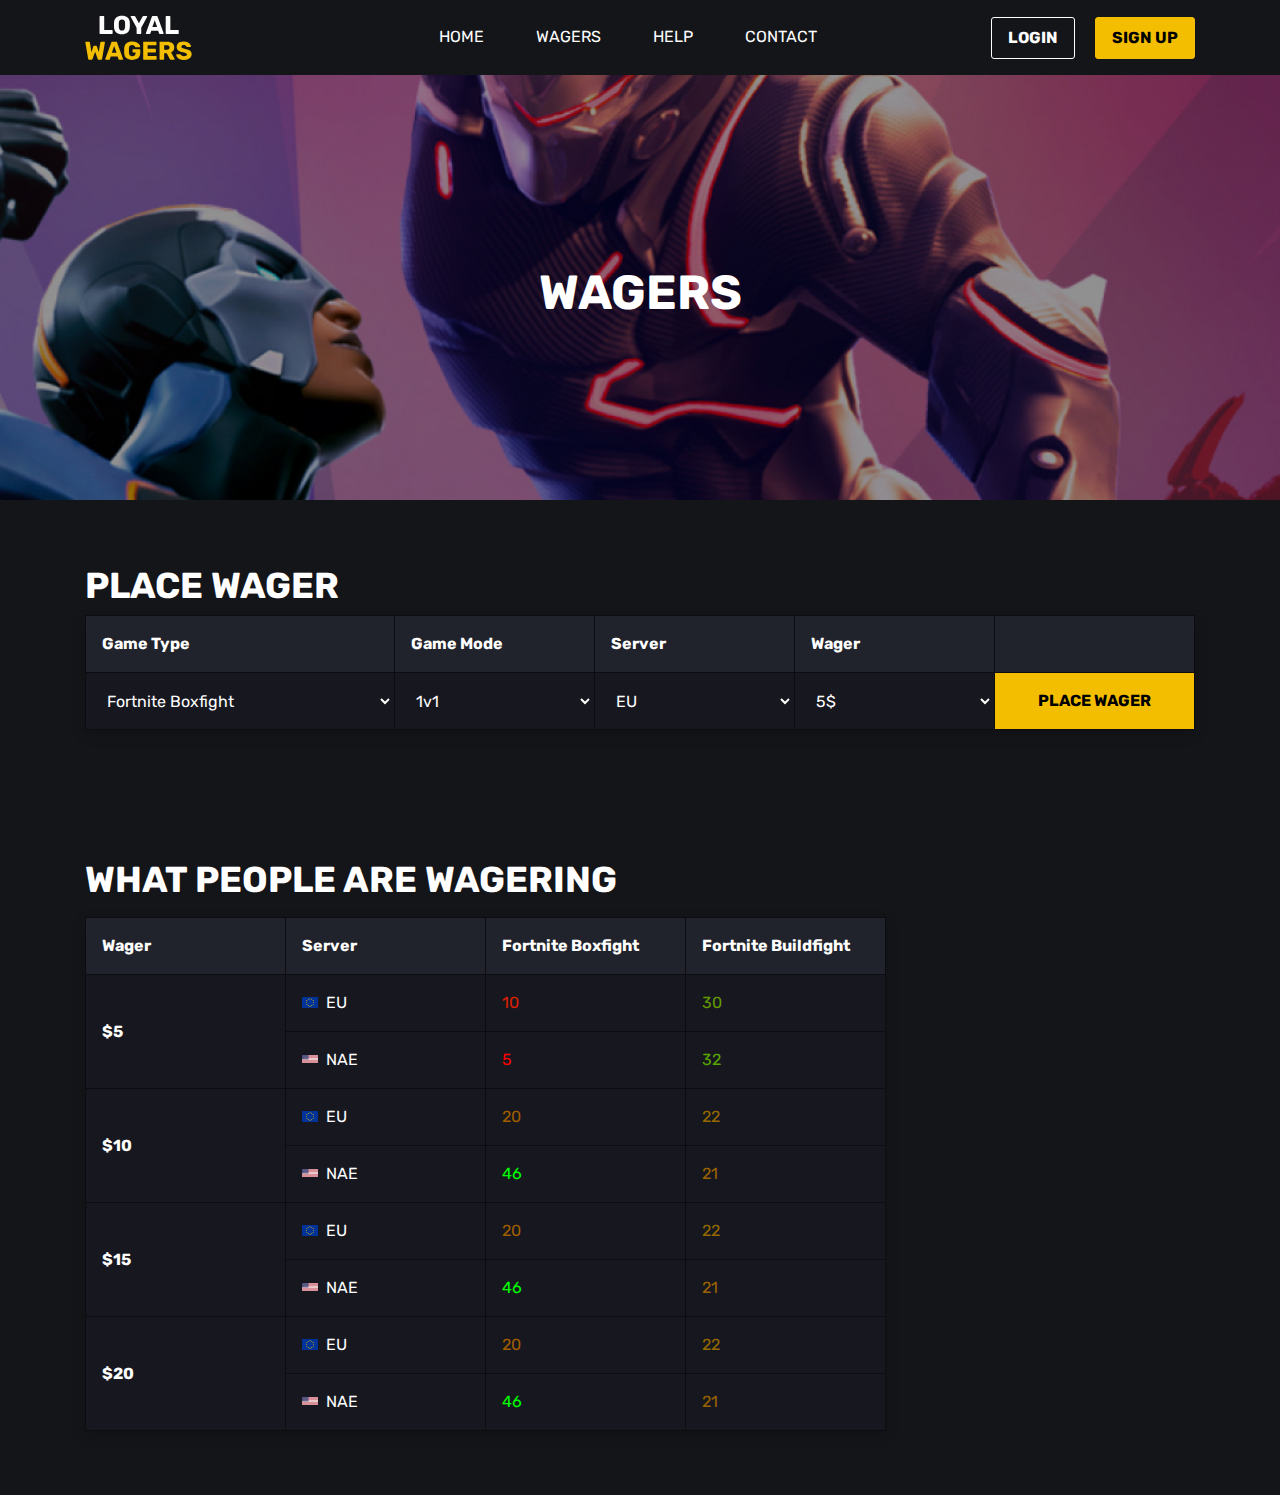
==== wagers.html @ 21e60780 "wager page" ====
<!DOCTYPE html>
<html lang="en">

<head>
    <meta charset="UTF-8">
    <meta name="viewport" content="width=device-width, initial-scale=1.0">
    <meta http-equiv="X-UA-Compatible" content="ie=edge">
    <link href="https://fonts.googleapis.com/css?family=Rubik:400,700&display=swap" rel="stylesheet">
    <link rel="stylesheet" href="https://maxcdn.bootstrapcdn.com/bootstrap/4.0.0/css/bootstrap.min.css"
        integrity="sha384-Gn5384xqQ1aoWXA+058RXPxPg6fy4IWvTNh0E263XmFcJlSAwiGgFAW/dAiS6JXm" crossorigin="anonymous">
    <link rel="stylesheet" href="main.css">
    <title>Loyal Wagers</title>
</head>

<body>

    <nav class="navbar">
        <div class="container">
            <a href="./index.html">
                <div class="navbar__logo">
                    <!-- Loyal <br> Wagers -->
                    <img src="./assets/loyalwagers_logo_yellow.svg" alt="">
                </div>
            </a>

            <ul class="nav-links">
                <li><a href="./index.html">Home</a></li>
                <li><a href="./wagers.html">Wagers</a></li>
                <li><a href="./help.html">Help</a></li>
                <li><a href="./contact.html">Contact</a></li>
            </ul>
            <div class="ml-auto">
                <a href="#" class="mr-3">
                    <button class="button button--outline">Login</button>
                </a>
                <a href="#">
                    <button class="button button--main button--square">Sign Up</button>
                </a>
            </div>

        </div>
    </nav>

    <nav class="navbar-mobile">
        <div class="container">
            <a href="./index.html">
                <div class="navbar__logo">
                    <!-- Loyal <br> Wagers -->
                    <img src="./assets/loyalwagers_logo_yellow.svg" alt="">
                </div>
            </a>

            <div class="text-right">
                <div id="hamburger">
                    <div id="hamburger__line-1"></div>
                    <div id="hamburger__line-2"></div>
                    <div id="hamburger__line-3"></div>
                </div>
            </div>
        </div>


        <ul id="navbar-mobile__links nav-links" class="ml-auto mr-auto">
            <li><a href="./index.html">Home</a></li>
            <li><a href="./wagers.html">Wagers</a></li>
            <li><a href="./help.html">Help</a></li>
            <li><a href="./contact.html">Contact</a></li>
        </ul>
    </nav>

    <main>
        <section id="hero" class="hero--wagers">
            <div class="container">
                <h1 class="mb-4">Wagers</h1>
            </div>
        </section>

        <section id="place-wager">
            <div class="container">
                <h2>Place Wager</h2>
                <table class="wager-table">
                    <tr>
                        <th>Game Type</th>
                        <th>Game Mode</th>
                        <th>Server</th>
                        <th>Wager</th>
                        <th></th>
                    </tr>
                    <tr>
                        <td>
                            <select name="" id="">
                                <option value="fortnite-boxfight">Fortnite Boxfight</option>
                                <option value="fortnite-buildfight">Fortnite Buildfight</option>
                            </select>
                        </td>
                        <td>
                            <select name="" id="">
                                <option value="fortnite-boxfight">1v1</option>
                                <option value="fortnite-buildfight">2v2</option>
                            </select>
                        </td>
                        <td>
                            <select name="" id="">
                                <option value="fortnite-boxfight">EU</option>
                                <option value="fortnite-buildfight">NAE</option>
                            </select>
                        </td>
                        <td>
                            <select name="" id="">
                                <option value="fortnite-boxfight">5$</option>
                                <option value="fortnite-buildfight">10$</option>
                                <option value="fortnite-buildfight">15$</option>
                                <option value="fortnite-buildfight">20$</option>
                            </select>
                        </td>
                        <td class="no-padding">
                            <button class="button button--main">
                                Place Wager
                            </button>
                        </td>
                    </tr>
                </table>
            </div>

        </section>

        <section id="wager-data">
            <div class="container">
                <h2 class="no-underline">What People are Wagering</h2>
                <table class="wager-table wager-table--data">
                    <tr>
                        <th>Wager</th>
                        <th>Server</th>
                        <th>Fortnite Boxfight</th>
                        <th>Fortnite Buildfight</th>
                    </tr>
                    <tr>
                        <td rowspan="2" class="font-weight-bold">$5</td>
                        <td><img src="./assets/icons/Flag_of_Europe.svg" alt="">EU</td>
                        <td data-js="heatmapped-number">10</td>
                        <td data-js="heatmapped-number">30</td>
                    </tr>
                    <tr>

                        <td><img src="./assets/icons/Flag_of_the_U.S..svg" alt="">NAE</td>
                        <td data-js="heatmapped-number">5</td>
                        <td data-js="heatmapped-number">32</td>
                    </tr>
                    <tr>
                        <td rowspan="2" class="font-weight-bold">$10</td rowspan="2">
                        <td><img src="./assets/icons/Flag_of_Europe.svg" alt="">EU</td>
                        <td data-js="heatmapped-number">20</td>
                        <td data-js="heatmapped-number">22</td>
                    </tr>
                    <tr>
                        <td><img src="./assets/icons/Flag_of_the_U.S..svg" alt="">NAE</td>
                        <td data-js="heatmapped-number">46</td>
                        <td data-js="heatmapped-number">21</td>
                    </tr>
                    <tr>
                        <td rowspan="2" class="font-weight-bold">$15</td rowspan="2">
                        <td><img src="./assets/icons/Flag_of_Europe.svg" alt="">EU</td>
                        <td data-js="heatmapped-number">20</td>
                        <td data-js="heatmapped-number">22</td>
                    </tr>
                    <tr>
                        <td><img src="./assets/icons/Flag_of_the_U.S..svg" alt="">NAE</td>
                        <td data-js="heatmapped-number">46</td>
                        <td data-js="heatmapped-number">21</td>
                    </tr>
                    <tr>
                        <td rowspan="2" class="font-weight-bold">$20</td rowspan="2">
                        <td><img src="./assets/icons/Flag_of_Europe.svg" alt="">EU</td>
                        <td data-js="heatmapped-number">20</td>
                        <td data-js="heatmapped-number">22</td>
                    </tr>
                    <tr>
                        <td><img src="./assets/icons/Flag_of_the_U.S..svg" alt="">NAE</td>
                        <td data-js="heatmapped-number">46</td>
                        <td data-js="heatmapped-number">21</td>
                    </tr>
                </table>
            </div>
        </section>

    </main>
    <script src="index.js"></script>
</body>

</html>
---- main.css ----
html, body {
    font-family: "Roboto", sans-serif;
    font-family: "Rubik", sans-serif;
    font-size: 16px;
    background-color: #141519;
}
main {
    background-color: #141519;
    color: white;
}
p {
    opacity: 0.85;
}
h1, h2, h3 {
    font-weight: bold;
    text-transform: uppercase;
    font-family: "Rubik", sans-serif;
}
h1 {
    font-size: 3rem;
}
h2 {
    font-size: 2.25rem;
}
h2::after {
    content: "";
    display: block;
    margin: auto;
    width: 100px;
    border-bottom: 3px solid yellow;
    margin-top: 0.5rem;
    margin-bottom: 2rem;
}
h2.no-underline {
    margin-bottom: 1rem;
}
h2.no-underline::after {
    display: none;
}
.c-brand {
    color: #80D8FF;
}
#hero {
    background-image: url("./assets/images/hero_img.jpg");
    background-repeat: no-repeat;
    background-size: cover;
    background-position: center;
    height: 700px;
}
#hero .container {
    text-align: center;
    color: white;
    padding-top: 240px;
    max-width: 700px;
}
button {
    border: 0;
    cursor: pointer;
}
.button {
    font-weight: bold;
    text-transform: uppercase;
    padding: 0.75em 1.5em;
    border-radius: 3px;
    font-size: 1.125rem;
    transition: all 0.2s;
}
.navbar .button {
    font-size: 1rem;
}
.button.button--outline {
    border: 1px solid white;
    background: none;
    color: white;
}
.button.button--outline:hover {
    background: white;
    color: black;
}
.button.button--dark {
    background-color: #25262C;
    color: white;
    border-radius: 3rem;
}
.button.button--main {
    border-radius: 3rem;
    font-weight: bold;
    background-color: #F3BE00;
    border: 1px solid #F3BE00;
    transition: background-color 0.2s;
}
.button.button--main:hover {
    background-color: rgb(201, 158, 2);
}
.button.button--main.button--square {
    border-radius: 3px;
}
section {
    padding: 4rem 0;
}
.card {
    padding: 2.5rem 2rem 3rem 2rem;
    background-color: #25262C;
    max-width: 300px;
    box-shadow: -2px 6px 23px 0px rgba(0,0,0,0.2);
    transition: all 0.3s;
}
.card:hover {
    box-shadow: -2px 17px 28px -2px rgba(0,0,0,0.4);
}
.benefits__card {
    text-align: center;
    border-radius: 6px;
}
.benefits__card h2 {
    font-size: 1.25rem;
    margin-bottom: 1rem;
}
.benefits__card h2::after {
    display: none;
}
.benefits__card p {
    max-width: 220px;
    margin: auto;
}
#benefits {
    background-color: #0F1014;
}
#cta {
    padding: 6rem 0;
    background-color: #F3BE00;
    color: black;
}
#cta h2 {
    font-size: 1.5rem;
    max-width: 600px;
    margin: auto;
    line-height: 2rem;
    margin-bottom: 2rem;
}
#cta h2::after {
    display: none;
}

#contact p {
    font-size: 1.125rem;
    max-width: 520px;
    margin: auto;
    text-align: center;
    margin-bottom: 2rem;
}
.contact__form {
    max-width: 800px;
    margin: auto;
}
.contact__form input {
    /* border-radius: 3rem; */
}
.contact__form textarea {
    /* border-radius: 1rem; */
}

.contact__form input, .contact__form textarea {
    width: 100%;
    padding: 0.7em 0.7em;
    border: 0;
    border-radius: 3px;
    background-color: #0f1013;
}
.contact__form .button {
    border: 0;
    background-color: #F3BE00;
    border-radius: 3px;
}

/* WAGERS PAGE */
#hero.hero--wagers {
    height: 500px;
    background-image: url("./assets/images/wagers_hero_img.jpg");
}
#hero.hero--wagers .container {
    padding-top: 200px;
}
#place-wager h2::after {
    display: none;
}

.wager-table {
    box-shadow: 0px 5px 13px rgba(0, 0, 0, 0.16);
}
.wager-table.wager-table--data {
    /* text-align: center; */
}
.wager-table td.no-padding {
    padding: 0;
}
.wager-table.wager-table--data td {
    width: auto;
}
.wager-table td {
    height: 50px;
    width: 100%;
    min-width: 200px;
    border-right: 1px solid rgb(13, 13, 17);
    background: #17181F;
}
.wager-table.wager-table--data img {
    width: 1em;
    margin-right: 0.5rem;
    margin-top: -4px;
}
.wager-table.wager-table--data td {
    padding: 1rem 1rem;
}
.wager-table td .button{
    width: 100%;
    height: 100%;
    padding: 15px;
}
.wager-table tr {
    border: 1px solid rgb(13, 13, 17);
}
.wager-table th {
    padding: 1rem 1rem;
    border-bottom: black;
    background: #21232C;
    border-right: 1px solid rgb(13, 13, 17);
}
.wager-table select {
    width: 100%;
    height: 100%;
    padding: 0 1rem;
}
.wager-table select:hover option {
    display: block;
}
.wager-table option {
    height: 50px;
    width: 100%;
    background: #21232C;
    border: 0;
    color: white;
}
.wager-table option:hover {
    background: yellow;
}
.wager-table select {
    height: 50px;
    background: none;
    color: white;
    border: 0;
}

.wager-table .button {
    font-size: 1rem;
    border-radius: 0;
}
/* WAGERS PAGE END */

/* navbar */
.navbar .button {
    padding: 0.5rem 1rem;
    margin-top: -6px;
}
.navbar a {
    color: white;
    position: relative;
}
.nav-links a::after {
    left: 0;
    bottom: -6px;
    content: "";
    position: absolute;
    width: 0px;
    border-bottom: 2px solid yellow;
    transition: width 0.2s;
}
.nav-links a:hover::after {
    width: 100%;
}
.navbar a:hover {
    text-decoration: none;
}
#hamburger__line-1,
#hamburger__line-2,
#hamburger__line-3 {
    border-top: 2px solid white;
    margin-top: 8px;
    transition: all 0.2s ease-in-out;
}

#hamburger.is-showing #hamburger__line-1 {
    transform: rotate(-45deg) translate(-8px, 6px);
}

#hamburger.is-showing #hamburger__line-2 {
    opacity: 0;
}

#hamburger.is-showing #hamburger__line-3 {
    transform: rotate(45deg) translate(-8px, -6px);
}

#hamburger {
    cursor: pointer;
    position: absolute;
    z-index: 6;
    top: 16px;
    right: 16px;
    width: 32px;
    height: 32px;
}

.navbar-mobile {
    display: none;
    position: fixed;
    z-index: 5;
    width: 100%;
    text-align: right;
    background: #141519;
}

.navbar-mobile.is-scrolling {
    top: 0;
}

.navbar-mobile .container {
    display: flex;
    align-items: center;
    height: 70px;
}

#navbar-mobile__links li {
    cursor: pointer;
    padding: 0.5rem 0 0.5rem 0;
}

#navbar-mobile__links li:hover {
    color: #777;
}

#navbar-mobile__links {
    width: 100%;
    background: #f7f7f7;
    list-style-type: none;
    position: absolute;

    padding-bottom: 1rem;
    padding-right: 1.5rem;
    padding-top: 1rem;
    visibility: hidden;
    opacity: 0;

    transition: all 0.2s;
}

#navbar-mobile__links.is-showing {
    opacity: 1;
    visibility: visible;

}

.navbar {
    height: 75px;
    background: #141519;
    z-index: 5;
    width: 100%;
    transition: all 0.4s;
    color: white;
    position: fixed;
}

.navbar.is-scrolling-down {
    top: -79px;
    opacity: 0;
}

.navbar.is-scrolling-up {
    top: 0;
    opacity: 1;
}

@media only screen and (max-width: 920px) {
    .navbar {
        display: none;
    }

    .navbar-mobile {
        display: block;
    }
}

.navbar__logo {
    margin-top: -6px;
    font-family: "Rubik", sans-serif;
    text-transform: uppercase;
    font-weight: bold;
    font-size: 1.25rem;
    line-height: 1.25em;
    text-align: center;
    color: white;
}
.navbar__logo img {
    height: 45px;
}

.navbar ul {
    margin-left: auto;
    list-style-type: none;
}
.nav-links {
    padding-top: 4px;
}
.navbar ul>li {
    margin-top: 5px;
    display: inline-block;
    margin-left: 2rem;
    cursor: pointer;
    padding: 8px;
    transition: all 0.2s;
    text-transform: uppercase;
    color: white;
}

.navbar ul>li:hover {
    color: rgba(0, 0, 0, 0.753);
}

/* end navbar */
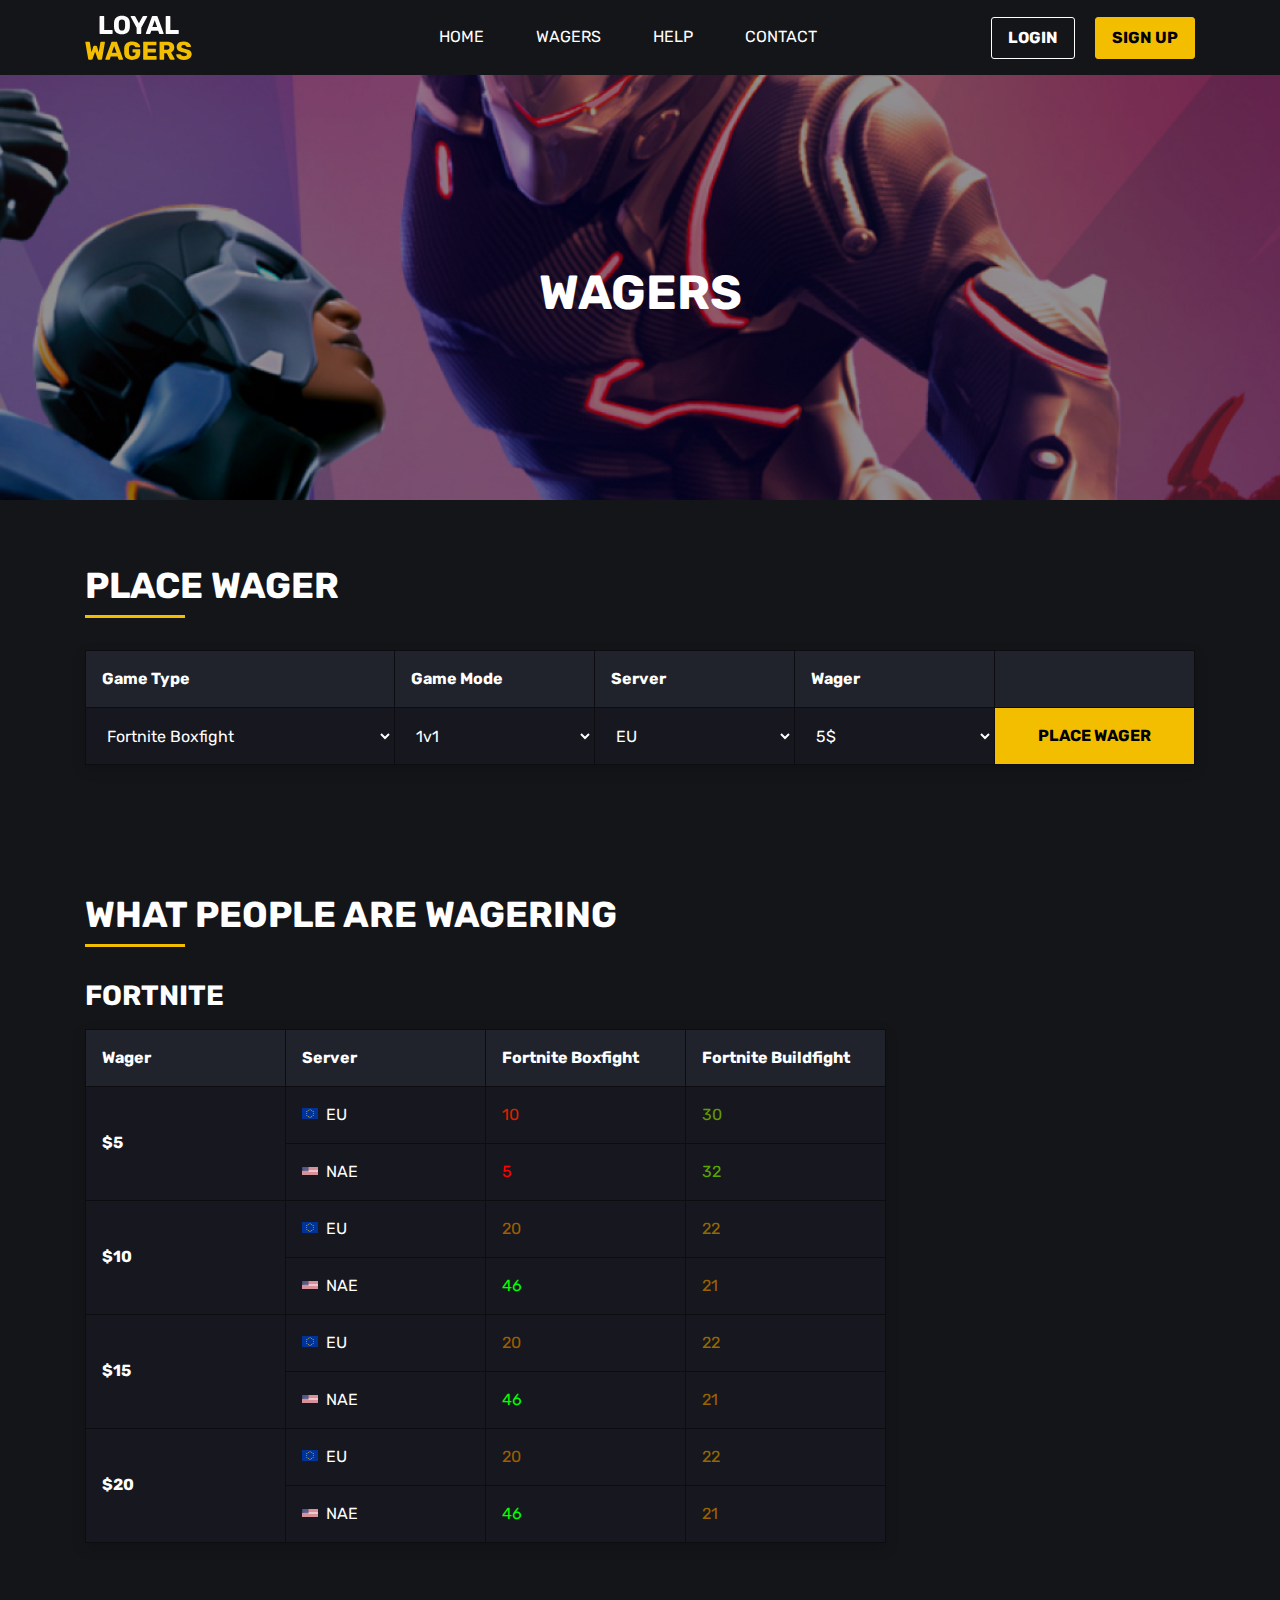
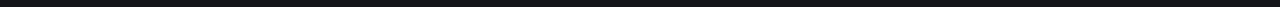
==== commit 6682d0c4: "visual bugs" ====
--- a/wagers.html
+++ b/wagers.html
@@ -77,7 +77,7 @@
 
         <section id="place-wager">
             <div class="container">
-                <h2>Place Wager</h2>
+                <h2 class="underline-left">Place Wager</h2>
                 <table class="wager-table">
                     <tr>
                         <th>Game Type</th>
@@ -126,7 +126,8 @@
 
         <section id="wager-data">
             <div class="container">
-                <h2 class="no-underline">What People are Wagering</h2>
+                <h2 class="underline-left">What People are Wagering</h2>
+                <h3>Fortnite</h3>
                 <table class="wager-table wager-table--data">
                     <tr>
                         <th>Wager</th>
--- a/main.css
+++ b/main.css
@@ -25,17 +25,24 @@
 h2::after {
     content: "";
     display: block;
+    width: 100px;
     margin: auto;
-    width: 100px;
-    border-bottom: 3px solid yellow;
+    border-bottom: 3px solid #F3BE00;
     margin-top: 0.5rem;
     margin-bottom: 2rem;
 }
+h2.underline-left::after {
+    margin-right: auto;
+    margin-left: 0;
+} 
 h2.no-underline {
     margin-bottom: 1rem;
 }
 h2.no-underline::after {
     display: none;
+}
+h3 {
+    margin-bottom: 1rem;
 }
 .c-brand {
     color: #80D8FF;
@@ -166,6 +173,7 @@
     border: 0;
     border-radius: 3px;
     background-color: #0f1013;
+    color: white;
 }
 .contact__form .button {
     border: 0;
@@ -180,9 +188,6 @@
 }
 #hero.hero--wagers .container {
     padding-top: 200px;
-}
-#place-wager h2::after {
-    display: none;
 }
 
 .wager-table {
@@ -242,7 +247,7 @@
     color: white;
 }
 .wager-table option:hover {
-    background: yellow;
+    background: #F3BE00;
 }
 .wager-table select {
     height: 50px;
@@ -268,11 +273,11 @@
 }
 .nav-links a::after {
     left: 0;
-    bottom: -6px;
+    bottom: -8px;
     content: "";
     position: absolute;
     width: 0px;
-    border-bottom: 2px solid yellow;
+    border-bottom: 3px solid #F3BE00;
     transition: width 0.2s;
 }
 .nav-links a:hover::after {
